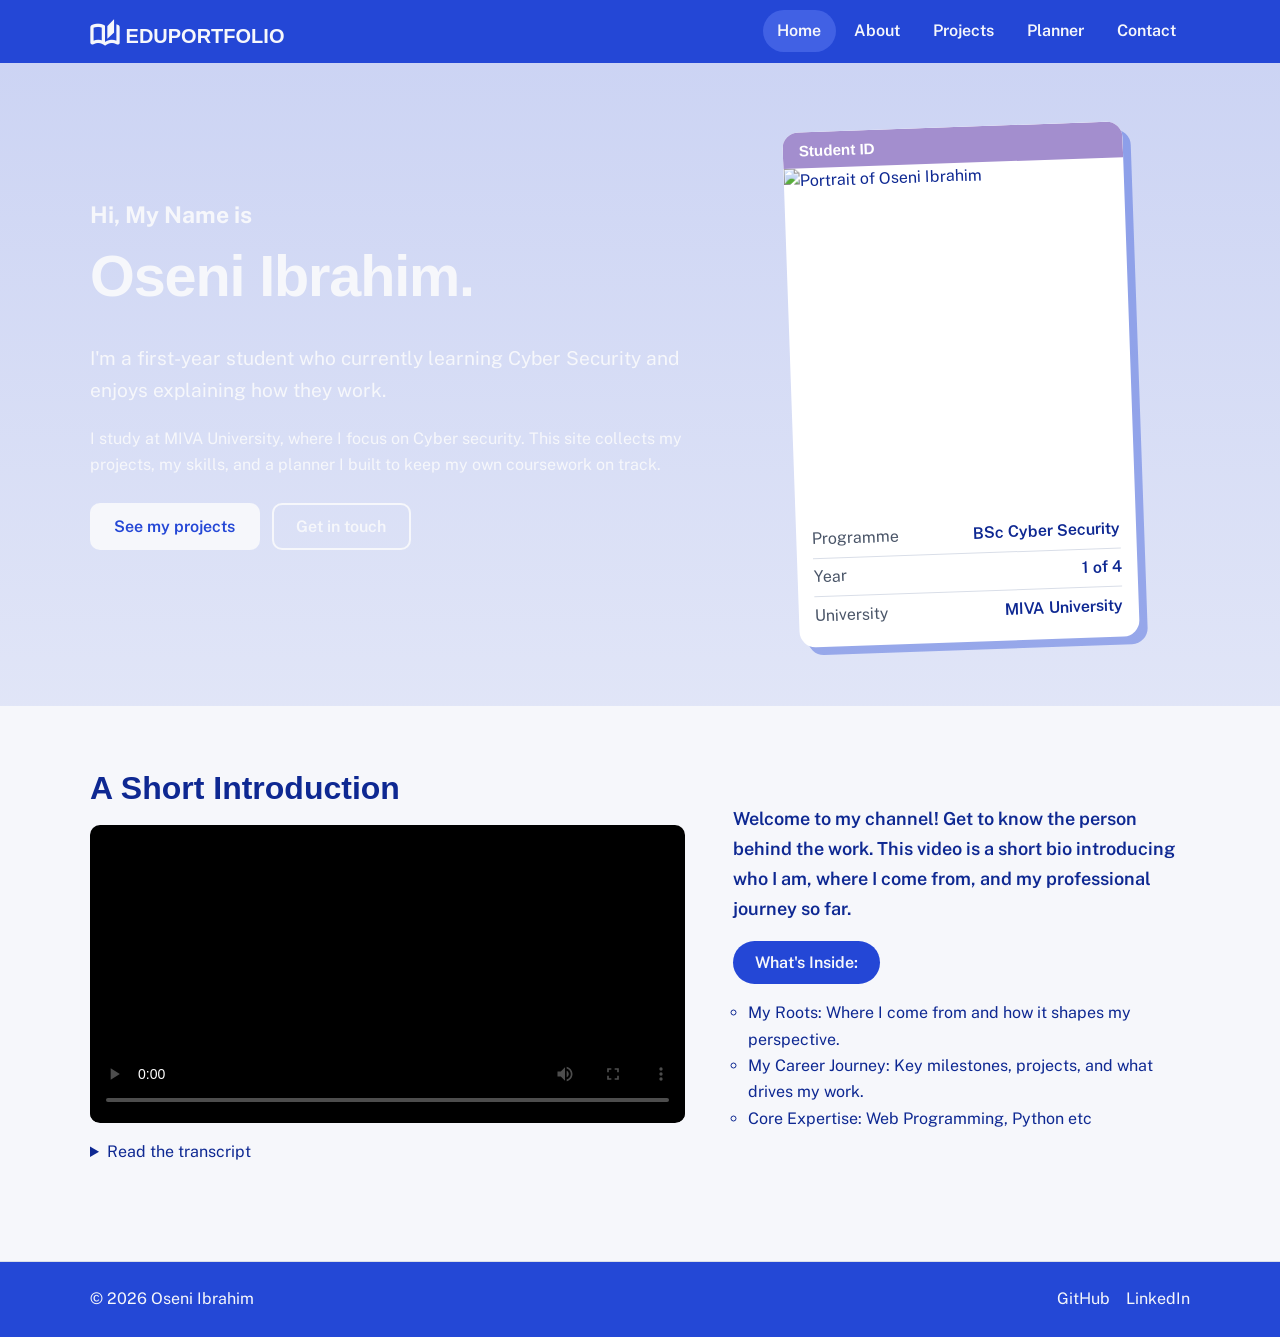
==== index.html @ b9bc27e6 "Add files via upload HTML, CSS and JS Files" ====
<!DOCTYPE html>
<html lang="en">

<head>
    <meta charset="utf-8">
    <meta name="viewport" content="width=device-width, initial-scale=1">
    <title>Home | Oseni Ibrahim</title>
    <meta name="description" content="Portfolio of Oseni Ibrahim, a Computer Science student.">
    <link rel="preconnect" href="https://fonts.googleapis.com">
    <link rel="preconnect" href="https://fonts.gstatic.com" crossorigin>
    <link
        href="https://fonts.googleapis.com/css2?family=Bricolage+Grotesque:wght@600;800&family=Public+Sans:wght@400;600&display=swap"
        rel="stylesheet">
    <link rel="stylesheet"
        href="https://fonts.googleapis.com/css2?family=Material+Symbols+Outlined:opsz,wght,FILL,GRAD@20..48,100..700,0..1,-50..200&icon_names=auto_stories" />
    <link rel="stylesheet" href="styles.css">

</head>

<body>
    <a class="skip" href="#main">Skip to main content</a>
    <header class="inxsite-header">
        <div class="wrap bar">
            <a class="brandnew" href="index.html"><span class="material-symbols-outlined">
                    auto_stories
                </span>&nbsp;EDUPORTFOLIO</a>
            <button class="nav-toggle" type="button" aria-expanded="false" aria-controls="nav">Menu</button>
            <nav id="nav" aria-label="Main">
                <ul>
                    <li><a class="indxnav" href="index.html" aria-current="page">Home</a></li>
                    <li><a class="indxnav" href="about.html">About</a></li>
                    <li><a class="indxnav" href="projects.html">Projects</a></li>
                    <li><a class="indxnav" href="planner.html">Planner</a></li>
                    <li><a class="indxnav" href="contact.html">Contact</a></li>
                </ul>
            </nav>
        </div>
    </header>
    <main id="main">

        <section class="hero-bg" id="coloursec">
            <div class="hero wrap">
                <div>
                    <p class="inxwhiteoverlay preSt">Hi, My Name is</p>
                    <h1 class="inxwhiteoverlay">Oseni Ibrahim.</h1>
                    <p class="inxwhiteoverlay lead">I'm a first-year student who currently learning Cyber Security and
                        enjoys explaining how they work.</p>
                    <p class="inxwhiteoverlay">I study at MIVA University, where I focus on Cyber security. This site
                        collects my
                        projects, my skills, and a planner I built to keep my own coursework on track.</p>
                    <p class="cta-row"><a class="btn indbuttn ghostagn" href="projects.html">See my projects</a><a
                            class="btn ghost" href="contact.html">Get in touch</a></p>
                </div>
                <figure class="id-card">
                    <img src="./assets/profile.jpg" alt="Portrait of Oseni Ibrahim" width="400" height="400">
                    <figcaption>
                        <dl>
                            <div>
                                <dt>Programme</dt>
                                <dd>BSc Cyber Security</dd>
                            </div>
                            <div>
                                <dt>Year</dt>
                                <dd>1 of 4</dd>
                            </div>
                            <div>
                                <dt>University</dt>
                                <dd>MIVA University</dd>
                            </div>
                        </dl>
                    </figcaption>
                </figure>
            </div>
        </section>
        <section class="hero wrap">
            <div>
                <h2 class="shortintro">A Short Introduction</h2>
                <video controls preload="metadata" poster="./assets/thumbnail.png">
                    <source src="assets/intro.mp4" type="video/mp4">
                    <p>Your browser can't play this video. <a href="assets/media/intro.mp4">Download it instead</a>.</p>
                </video>
                <details>
                    <summary>Read the transcript</summary>
                    <p>Hello everyone!
                        My name is Oseni Ibrahim, and I'm a 100-level student at MIVA University, studying BSc Cyber
                        Security.
                        I'm currently in my first year, and I'm excited to begin my journey in the field of
                        cybersecurity.
                        I'm particularly interested in learning how technology works, how systems can be protected, and
                        how
                        cybersecurity can help create a safer digital world.
                        I look forward to developing my skills, gaining new experiences, and growing throughout my time
                        at
                        MIVA University.
                        That's a little about me. Thanks for watching, and I hope to see you around!.</p>
                </details>
            </div>
            <div>
                <p class="boldtxt">Welcome to my channel!
                    Get to know the person behind the work. This video is a short bio introducing who I am, where I come
                    from, and my professional journey so far.</p>

                <button disabled class="WhatInside">What's Inside:</button>

                <ul class="nomargn">
                    <li>My Roots: Where I come from and how it shapes my perspective.</li>
                    <li>My Career Journey: Key milestones, projects, and what drives my work.</li>
                    <li>Core Expertise: Web Programming, Python etc</li>
                </ul>
            </div>

        </section>

    </main>
    <footer class="site-footer">
        <div class="wrap">
            <p class="footerp">&copy; <span id="year">2026</span> Oseni Ibrahim</p>
            <ul class="social">
                <li><a href="https://github.com/brymezHD/Responsive-Student-Portfolio/" class="no-underline footerp">GitHub</a>
                </li>
                <li><a href="https://www.linkedin.com/in/oseni-ibrahim-b8418a189" class="no-underline footerp">LinkedIn</a></li>
            </ul>
        </div>
    </footer>
    <script src="./main.js" defer></script>
</body>

</html>
---- styles.css ----
/* Palette and type tokens: change these to re-theme the whole site */
:root {
    --ink: #0e2892;
    --paper: #f6f7fb;
    --blue: #2447d6;
    --blue-d: #1a36a8;
    --hi: #2448d662;
    --muted: #4a5568;
    --line: #d9dee8;
    --ok: #14663b;
    --err: #b3261e;
    --r: 10px;
    --font-d: "Archivo Black", sans-serif;
    --font-b: "Public Sans", system-ui, sans-serif
}

.footerp{color: var(--paper);
/* Change to All Footer text color */
}


.site-footer a:hover {
  color: #a38ece; /* Change to All Footer hover color */
}

button:disabled {
    cursor: text;
    /* Disabled button nt hovering */
}

.brandnew {
    font: 800 1.25rem var(--font-d);
    color: var(--paper);
    text-decoration: none;
}

/* My NavBar Logo/Brandname for the index page */

.shortintro {
    font-weight: 800;

}

/**Making The Welcome to my Channel Bold**/
.boldtxt {
    font-weight: 600;
    font-size: 18px;

}

.WhatInside {
    font-weight: 700;
    font-size: 20px;
    display: inline-block;
    padding: .75rem 1.4rem;
    border: none;
    border-radius: 40px;
    background: var(--blue);
    color: var(--paper);
    font: 600 1rem var(--font-b);
    text-decoration: none;
    cursor: pointer;
    transition: background .2s;
    /**Making The intro text Bold**/
}

/**Making The welcome text Bold**/

.nomargn {
    display: block;
    list-style-type: circle;
    margin-block-start: 16pxpx;
    margin-block-end: 0em 0px;
    padding-inline-start: 15px;
    unicode-bidi: isolate;
    /**Controls margin on UL links**/
}



.indxnav {
    display: block;
    padding: .5rem .9rem;
    border-radius: 999px;
    color: var(--paper);
    text-decoration: none;
    font-weight: 600;
    transition: background .2s
        /* My NavBar Link colour for the index page */
}

.inxwhiteoverlay {
    color: var(--paper);
}

.inxsite-header {
    background: #2447d6;
    border-bottom: 1px solid var(--blue);
    /* My NavBar bottom line Color Change to blue */
    position: sticky;
    top: 0;
    z-index: 10
        /* My NavBar Background Color Change to white */
}


* {
    box-sizing: border-box
}

.preSt {
    font-size: 23px;
    font-family: var(--font-b);
    line-height: 1.15;
    margin: 0 0 .6em;
    font-weight: bold;

}

.bluecol{ color:#2447d6;
/* change paragraph col in project tab */
}


.material-symbols-outlined {
    font-size: 30px;
    font-weight: bold;
    position: relative;
    top: 6px;
    /* Pushes the icon 3px down from its original position */

}

.bgblue{
    /**change 3rd DIV BG to blue inabout page**/
}

.hero-bg {
    background-image:
        linear-gradient(rgba(36, 71, 214, 0.2), rgba(36, 72, 214, 0.1)),
        url('./assets/indexbg.png');
    background-size: cover;
    background-position: center;
}


body {
    margin: 0;
    font: 1rem/1.65 var(--font-b);
    color: var(--ink);
    background: var(--paper)
}

/* Removing underline text effect on all links */
.no-underline {
    text-decoration: none;
}

.no-underline:hover {
  color: #a38ece; /* Change text when hover */
}

.click-here{
    text-decoration: none;
    font-size: small;/* modify text for click here text */
}

.click-here:hover {
  color: #a38ece; /* Change text for click here when you hover */
}



h1,
h2,
h3 {
    font-family: var(--font-d);
    line-height: 1.15;
    margin: 0 0 .6em
}

h1 {
    font-size: clamp(2.2rem, 5vw, 3.6rem);
    font-weight: 800;
    letter-spacing: -.02em
}

h2 {
    font-size: clamp(1.5rem, 3vw, 2rem)
}

h3 {
    font-size: 1.2rem
}

p,
li {
    max-width: 70ch
}

a {
    color: var(--blue)
}

img,
video {
    max-width: 100%;
    height: auto;
    display: block
}

:focus-visible {
    outline: 3px solid var(--blue);
    outline-offset: 3px
}

.wrap {
    width: min(1100px, 100% - 2.5rem);
    margin-inline: auto;
    padding-block: 3.3rem
}

.narrow {
    width: min(720px, 100% - 2.5rem)
}

.page-head {
    padding-bottom: .5rem
}

.lead {
    font-size: 1.2rem
}

.skip {
    position: absolute;
    left: -999px
}

.skip:focus {
    left: 1rem;
    top: 1rem;
    background: var(--hi);
    color: var(--ink);
    padding: .5rem 1rem;
    z-index: 20
}

.sr {
    position: absolute;
    width: 1px;
    height: 1px;
    overflow: hidden;
    clip: rect(0 0 0 0)
}

/* Header and navigation */
.site-header {
    background: #fff;
    border-bottom: 1px solid var(--line);
    position: sticky;
    top: 0;
    z-index: 10
}

.bar {
    display: flex;
    align-items: center;
    justify-content: space-between;
    gap: 1rem;
    padding-block: .6rem
}

.brand {
    font: 800 1.25rem var(--font-d);
    color: var(--blue);
    text-decoration: none
}

nav ul {
    display: flex;
    gap: .25rem;
    list-style: none;
    margin: 0;
    padding: 0
}

nav a {
    display: block;
    padding: .5rem .9rem;
    border-radius: 999px;
    color: var(--ink);
    text-decoration: none;
    font-weight: 600;
    transition: background .2s
}

nav a:hover {
    background: #5d7bf481
        /** Changes hover action in all page**/
}

nav a[aria-current="page"] {
    background: #5d7bf481;
    /** Changes current page hover on Home link**/

}


.nav-toggle {
    display: none;
    font: 600 1rem var(--font-b);
    padding: .5rem 1rem;
    border: 2px solid var(--ink);
    border-radius: var(--r);
    background: #fff;
    color: var(--ink);
    cursor: pointer
}

/* Buttons */
.btn {
    display: inline-block;
    padding: .75rem 1.4rem;
    border: 2px solid var(--blue);
    border-radius: var(--r);
    background: var(--blue);
    color: #fff;
    font: 600 1rem var(--font-b);
    text-decoration: none;
    cursor: pointer;
    transition: background .2s
}

.btn.indbuttn {
    display: inline-block;
    padding: .75rem 1.4rem;
    border: 2px solid var(--paper);
    border-radius: var(--r);
    background: var(--paper);
    color: #2447d6;
    font: 600 1rem var(--font-b);
    text-decoration: none;
    cursor: pointer;
    transition: background .2s
}

.btn:hover {
    background: var(--blue-d);
    border-color: var(--blue-d)
}

.btn.ghost {
    background: transparent;
    color: var(--paper);
    border: 2px solid var(--paper);
    /** transparent button on index page**/

}


.btn.ghost:hover {
    background: #5d7bf481;
    border: #5d7bf481;
    /** transparent Get in Touch button on index page**/
}

.btn.ghostagn:hover {
    background: var(--blue-d);
    color: var(--paper);
    /** transparent See my Project button on index page**/
}

.cta-row {
    display: flex;
    flex-wrap: wrap;
    gap: .75rem;
    margin-top: 1.5rem
}

/* Home: hero with student ID card */
.hero {
    display: grid;
    grid-template-columns: 1.3fr 1fr;
    gap: 3rem;
    align-items: center;
    padding-block: 4rem
}

.id-card {
    margin: 0;
    width: 100%;
    max-width: 340px;
    justify-self: center;
    background: #fff;
    border: 2px none;
    border-radius: 16px;
    overflow: hidden;
    box-shadow: 8px 8px 0 var(--hi);
    transform: rotate(-2deg);
    animation: settle .8s ease-out
}

.id-card::before {
    content: "Student ID";
    display: block;
    background: #a38ece;
    color: #fff;
    font: 600 .95rem var(--font-d);
    padding: .6rem 1rem
}

.id-card img {
    width: 100%;
    aspect-ratio: 1;
    object-fit: cover
}

.id-card dl {
    margin: 0;
    padding: .75rem 1rem
}

.id-card dl div {
    display: flex;
    justify-content: space-between;
    gap: 1rem;
    padding: .35rem 0;
    border-bottom: 1px solid var(--line)
}

.id-card dl div:last-child {
    border: 0
}

.id-card dt {
    color: var(--muted)
}

.id-card dd {
    margin: 0;
    font-weight: 600;
    text-align: right
}

@keyframes settle {
    from {
        transform: rotate(6deg) translateY(16px);
        opacity: 0
    }
}

video {
    width: 100%;
    border-radius: var(--r);
    background: #000
}

details {
    margin-top: 1rem
}

/* About */
.two {
    display: grid;
    grid-template-columns: repeat(auto-fit, minmax(260px, 1fr));
    gap: 2rem
}

.table-wrap {
    overflow-x: auto
}

table {
    width: 100%;
    border-collapse: collapse;
    background: #fff
}

caption {
    text-align: left;
    font-weight: 600;
    padding-bottom: .5rem
}

th,
td {
    text-align: left;
    padding: .75rem 1rem;
    border-bottom: 1px solid var(--line)
}

thead th {
    background: var(--ink);
    color: #fff
}

.tags {
    display: flex;
    flex-wrap: wrap;
    gap: .4rem;
    list-style: none;
    margin: 0;
    padding: 0
}

.tags li {
    background: var(--blue);
    color: var(--paper);
    padding: .15rem .7rem;
    border-radius: 999px;
    font-size: .9rem
}

/* Projects */
.grid {
    display: grid;
    grid-template-columns: repeat(auto-fit, minmax(270px, 1fr));
    gap: 1.5rem
}

.card {
    background: #fff;
    border: 1px solid var(--line);
    border-radius: var(--r);
    overflow: hidden;
    display: flex;
    flex-direction: column;
    transition: border-color .2s
}

.card:hover {
    border-color: var(--blue)
}

.card img {
    width: 100%;
    aspect-ratio: 16/10;
    object-fit: cover
}

.card-body {
    padding: 1.25rem;
    display: flex;
    flex-direction: column;
    gap: .6rem;
    flex: 1
}

.shadow-effect { /* add shadow effect to card-body box */
  /* offset-x | offset-y | blur-radius | color */
  box-shadow: 5px 5px 10px rgba(0, 0, 0, 0.3);
}

.card-body h2 {
    font-size: 1.35rem;
    margin: 0
}

.card-body p {
    margin: 0
}

.card-body a {
    margin-top: auto;
    font-weight: 600
}

/* Forms, messages, planner */
.field {
    display: flex;
    flex-direction: column;
    gap: .35rem;
    margin-bottom: 1rem
}

label {
    font-weight: 600
}

input,
textarea {
    font: inherit;
    width: 100%;
    padding: .7rem .8rem;
    border: 2px solid var(--line);
    border-radius: 8px;
    background: #fff;
    color: var(--ink)
}

input:focus,
textarea:focus {
    border-color: var(--blue);
    outline: 3px solid #c9d4ff;
    outline-offset: 0
}

[aria-invalid="true"] {
    border-color: var(--err)
}

.err {
    color: var(--err);
    font-size: .9rem;
    min-height: 1.3em
}

.msg {
    padding: .75rem 1rem;
    border-radius: 8px;
    border-left: 4px solid;
    margin-top: 1rem
}

.msg:empty {
    display: none
}

.msg.error {
    background: #fdecea;
    color: var(--err);
    border-color: var(--err)
}

.msg.success {
    background: #e6f4ea;
    color: var(--ok);
    border-color: var(--ok)
}

.row {
    display: flex;
    flex-wrap: wrap;
    gap: 1rem;
    align-items: flex-end
}

.row .field {
    margin: 0;
    flex: 1 1 180px
}

.row .grow {
    flex: 2 1 260px
}

.tasks {
    list-style: none;
    padding: 0;
    margin: 1rem 0 0;
    display: grid;
    gap: .6rem
}

.tasks li {
    display: flex;
    align-items: center;
    gap: .75rem;
    max-width: none;
    background: #fff;
    border: 1px solid var(--line);
    border-radius: var(--r);
    padding: .7rem 1rem
}

.tasks input {
    width: 1.2rem;
    height: 1.2rem;
    accent-color: var(--blue)
}

.tasks label {
    flex: 1;
    font-weight: 400;
    cursor: pointer
}

.tasks .done label {
    text-decoration: line-through;
    color: var(--muted)
}

.due {
    font-size: .85rem;
    color: var(--muted)
}

.del {
    font: inherit;
    background: none;
    border: 1px solid var(--line);
    border-radius: 8px;
    padding: .35rem .7rem;
    color: var(--err);
    cursor: pointer;
    transition: background .2s
}

.del:hover {
    background: #fdecea
}

.empty {
    text-align: center;
    padding: 2rem;
    margin-top: 1rem;
    border: 2px dashed var(--line);
    border-radius: var(--r);
    color: var(--muted);
    max-width: none
}

/* Footer */
.site-footer {
    background:#2448d6;
    border-top: 1px solid var(--line);
    margin-top: 2rem
}

.site-footer .wrap {
    display: flex;
    flex-wrap: wrap;
    justify-content: space-between;
    gap: 1rem;
    padding-block: 1.5rem
}

.site-footer p {
    margin: 0
}

.social {
    display: flex;
    gap: 1rem;
    list-style: none;
    margin: 0;
    padding: 0
}

/* Small screens: collapsible menu, single-column hero */
@media(max-width:760px) {
    .nav-toggle {
        display: block
    }

    nav {
        display: none;
        position: absolute;
        top: 100%;
        left: 0;
        right: 0;
        background: #fff;
        border-bottom: 1px solid var(--line);
        padding: .5rem 1.25rem
    }

    nav.open {
        display: block
    }

    nav ul {
        flex-direction: column
    }

    .hero {
        grid-template-columns: 1fr;
        padding-block: 2rem
    }
}

@media(prefers-reduced-motion:reduce) {
    * {
        animation: none !important;
        transition: none !important
    }
}
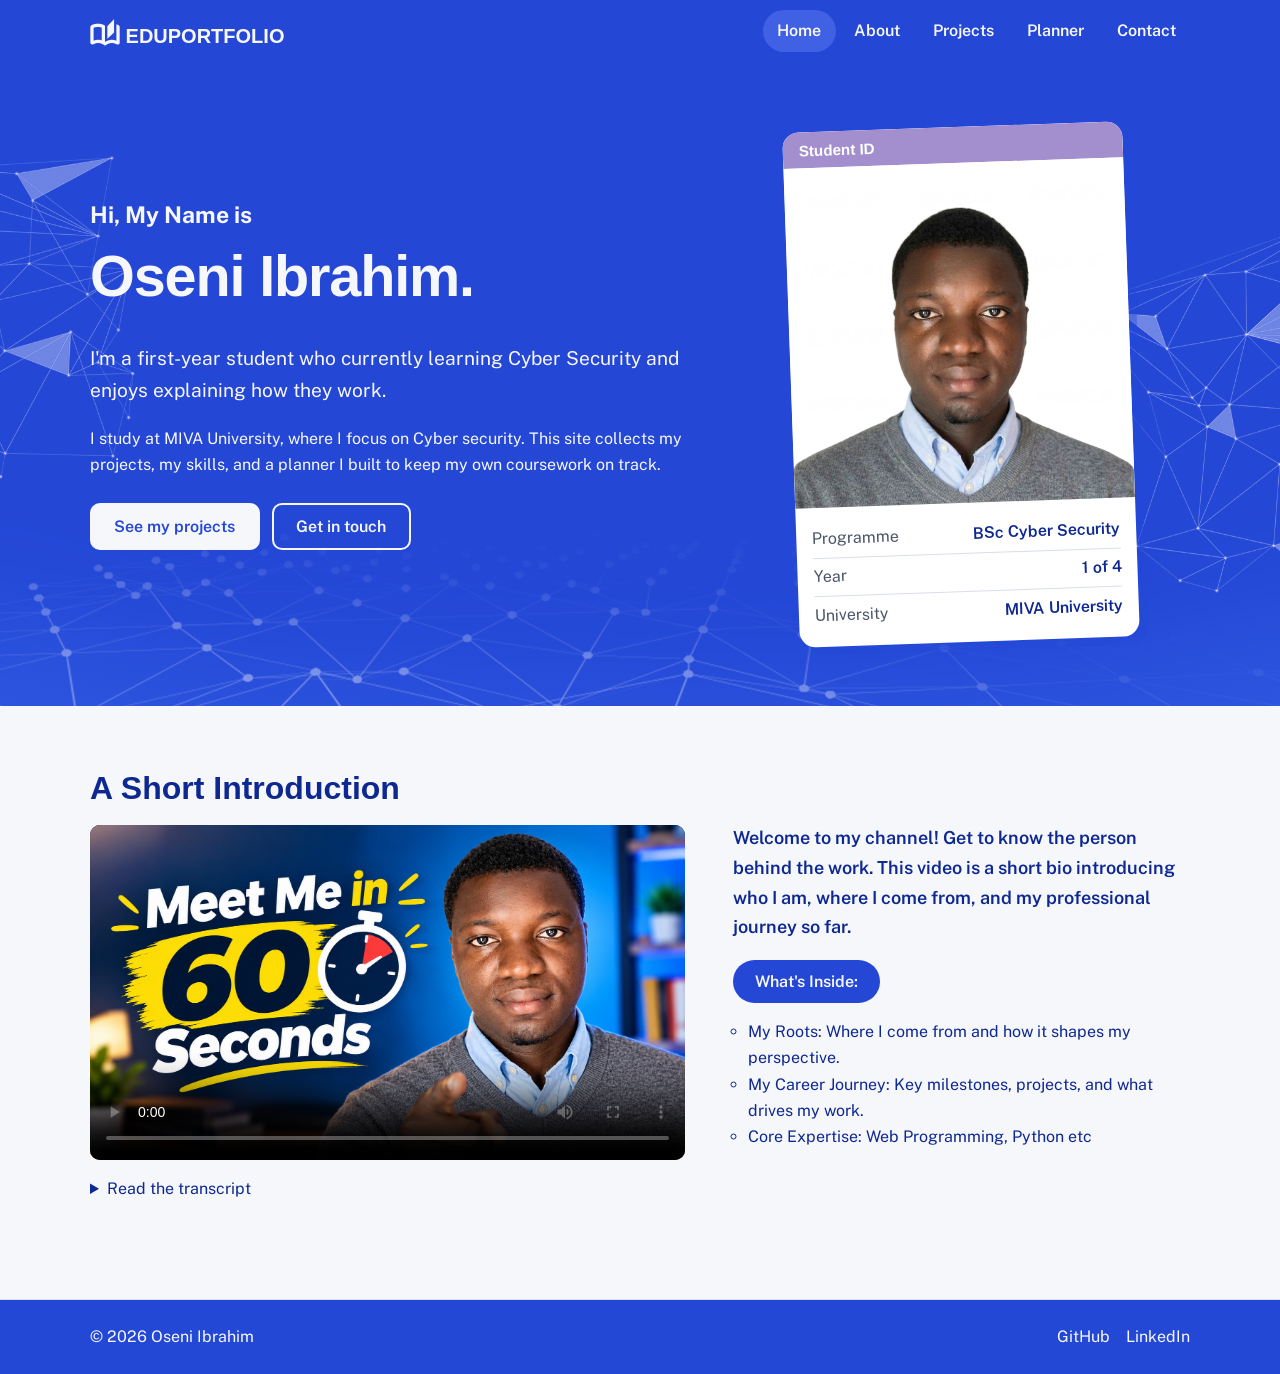
==== commit 9ec52c81: "index.html" ====
--- a/index.html
+++ b/index.html
@@ -116,7 +116,7 @@
         <div class="wrap">
             <p class="footerp">&copy; <span id="year">2026</span> Oseni Ibrahim</p>
             <ul class="social">
-                <li><a href="https://github.com/brymezHD/Responsive-Student-Portfolio/" class="no-underline footerp">GitHub</a>
+                <li><a href="https://github.com/brymezHD/Academic-Management-Website" class="no-underline footerp">GitHub</a>
                 </li>
                 <li><a href="https://www.linkedin.com/in/oseni-ibrahim-b8418a189" class="no-underline footerp">LinkedIn</a></li>
             </ul>
@@ -125,4 +125,4 @@
     <script src="./main.js" defer></script>
 </body>
 
-</html>+</html>
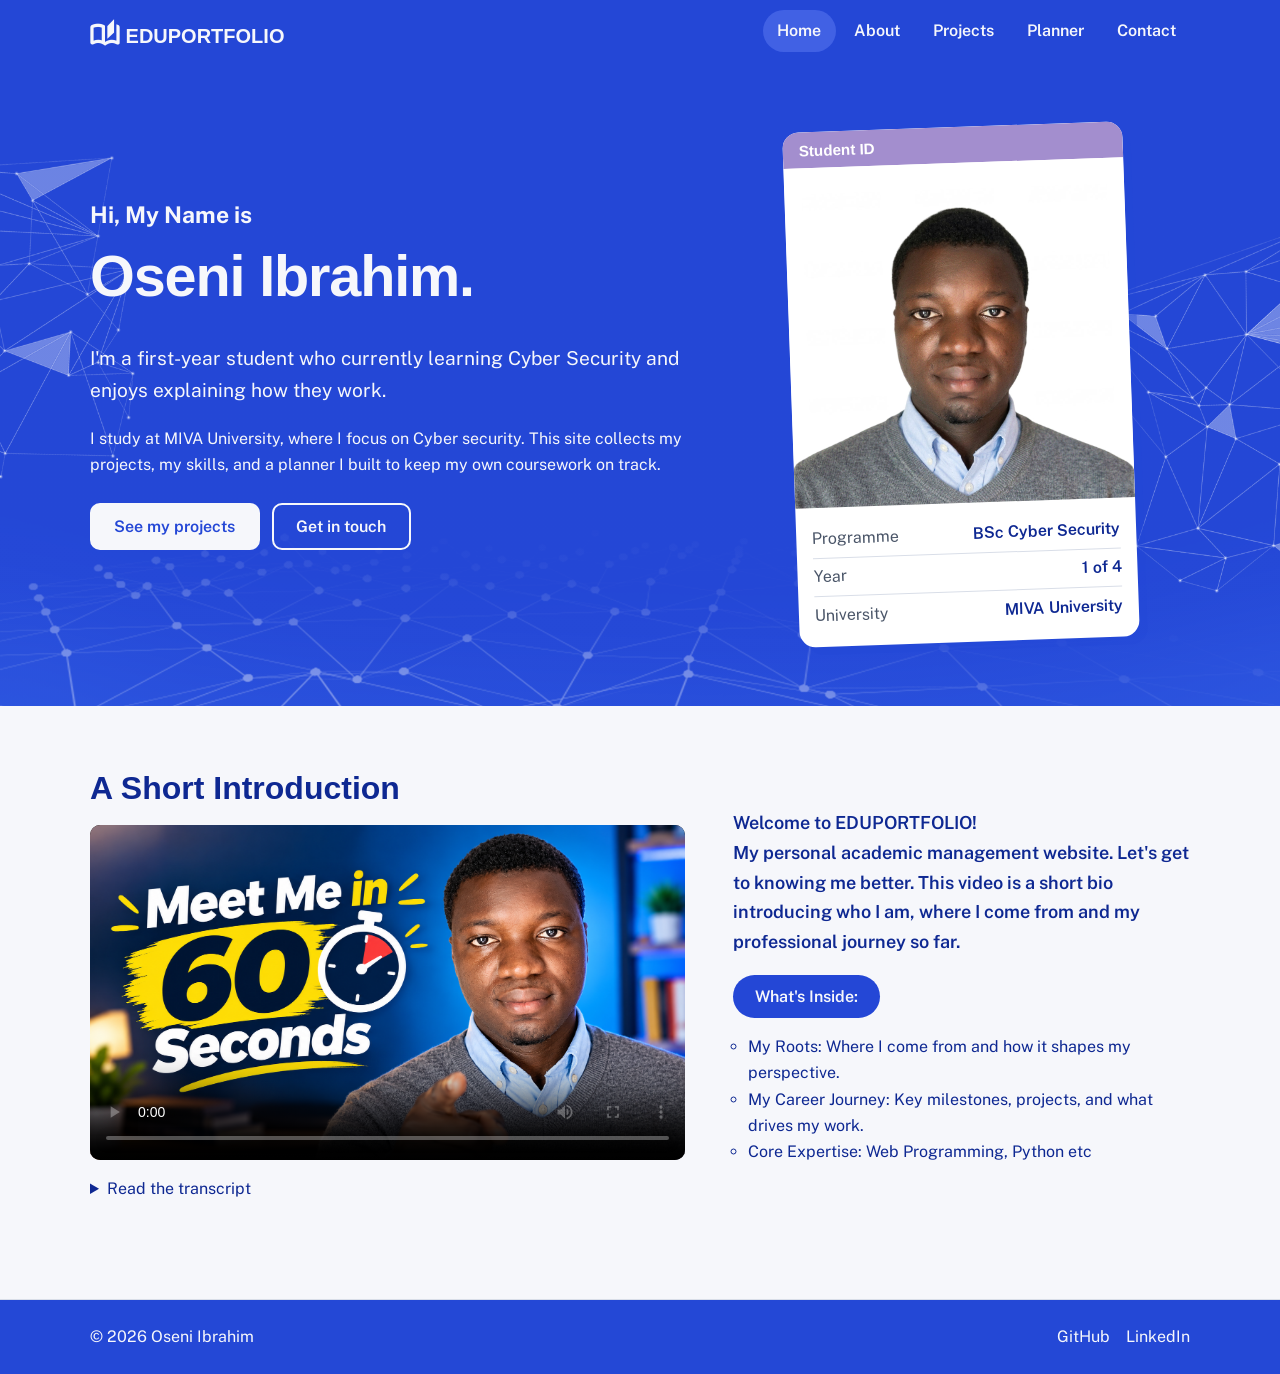
==== commit 55a03b9c: "Welcome to EDUPORTFOLIO Edited Welcome to EDUPORTFOLIO" ====
--- a/index.html
+++ b/index.html
@@ -96,9 +96,9 @@
                 </details>
             </div>
             <div>
-                <p class="boldtxt">Welcome to my channel!
-                    Get to know the person behind the work. This video is a short bio introducing who I am, where I come
-                    from, and my professional journey so far.</p>
+                <p class="boldtxt">Welcome to EDUPORTFOLIO!<br>
+                    My personal academic management website. Let's get to knowing me better. This video is a short bio introducing who I am, where I come
+                    from and my professional journey so far.</p>
 
                 <button disabled class="WhatInside">What's Inside:</button>
 
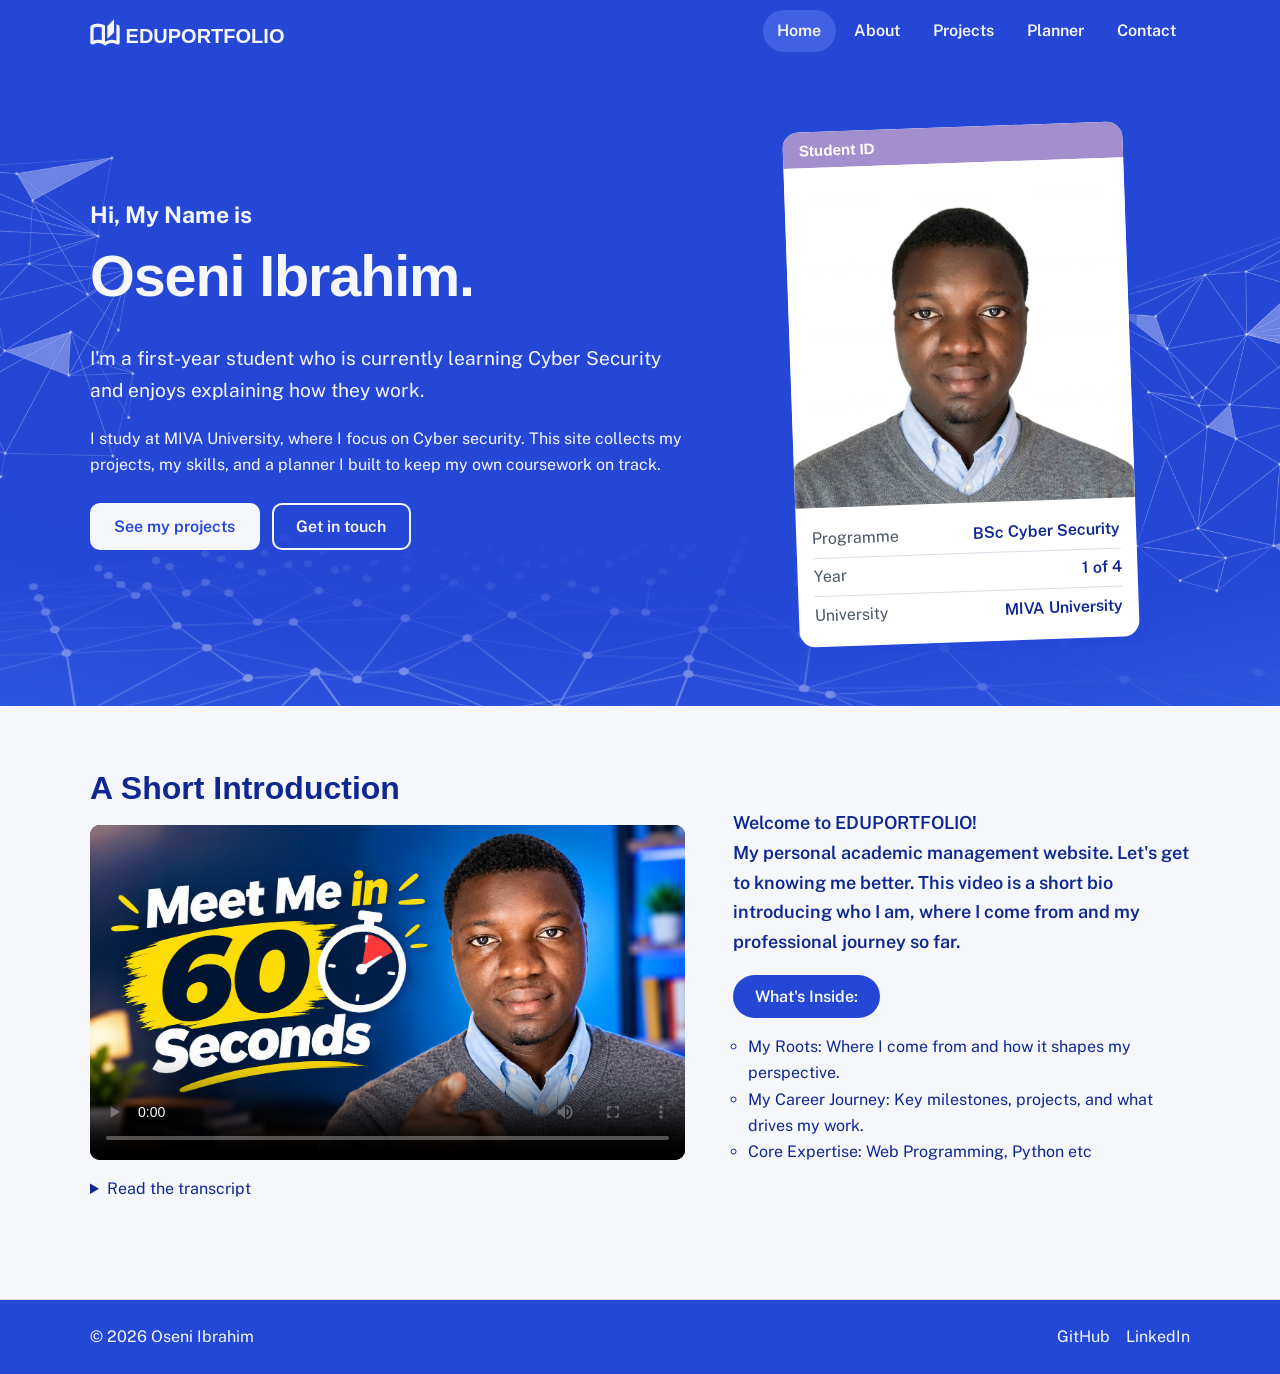
==== commit 380f3ad9: "Modify index.html "Who is currently"" ====
--- a/index.html
+++ b/index.html
@@ -5,7 +5,7 @@
     <meta charset="utf-8">
     <meta name="viewport" content="width=device-width, initial-scale=1">
     <title>Home | Oseni Ibrahim</title>
-    <meta name="description" content="Portfolio of Oseni Ibrahim, a Computer Science student.">
+    <meta name="description" content="Portfolio of Oseni Ibrahim, a Cyber Security student.">
     <link rel="preconnect" href="https://fonts.googleapis.com">
     <link rel="preconnect" href="https://fonts.gstatic.com" crossorigin>
     <link
@@ -43,7 +43,7 @@
                 <div>
                     <p class="inxwhiteoverlay preSt">Hi, My Name is</p>
                     <h1 class="inxwhiteoverlay">Oseni Ibrahim.</h1>
-                    <p class="inxwhiteoverlay lead">I'm a first-year student who currently learning Cyber Security and
+                    <p class="inxwhiteoverlay lead">I'm a first-year student who is currently learning Cyber Security and
                         enjoys explaining how they work.</p>
                     <p class="inxwhiteoverlay">I study at MIVA University, where I focus on Cyber security. This site
                         collects my
